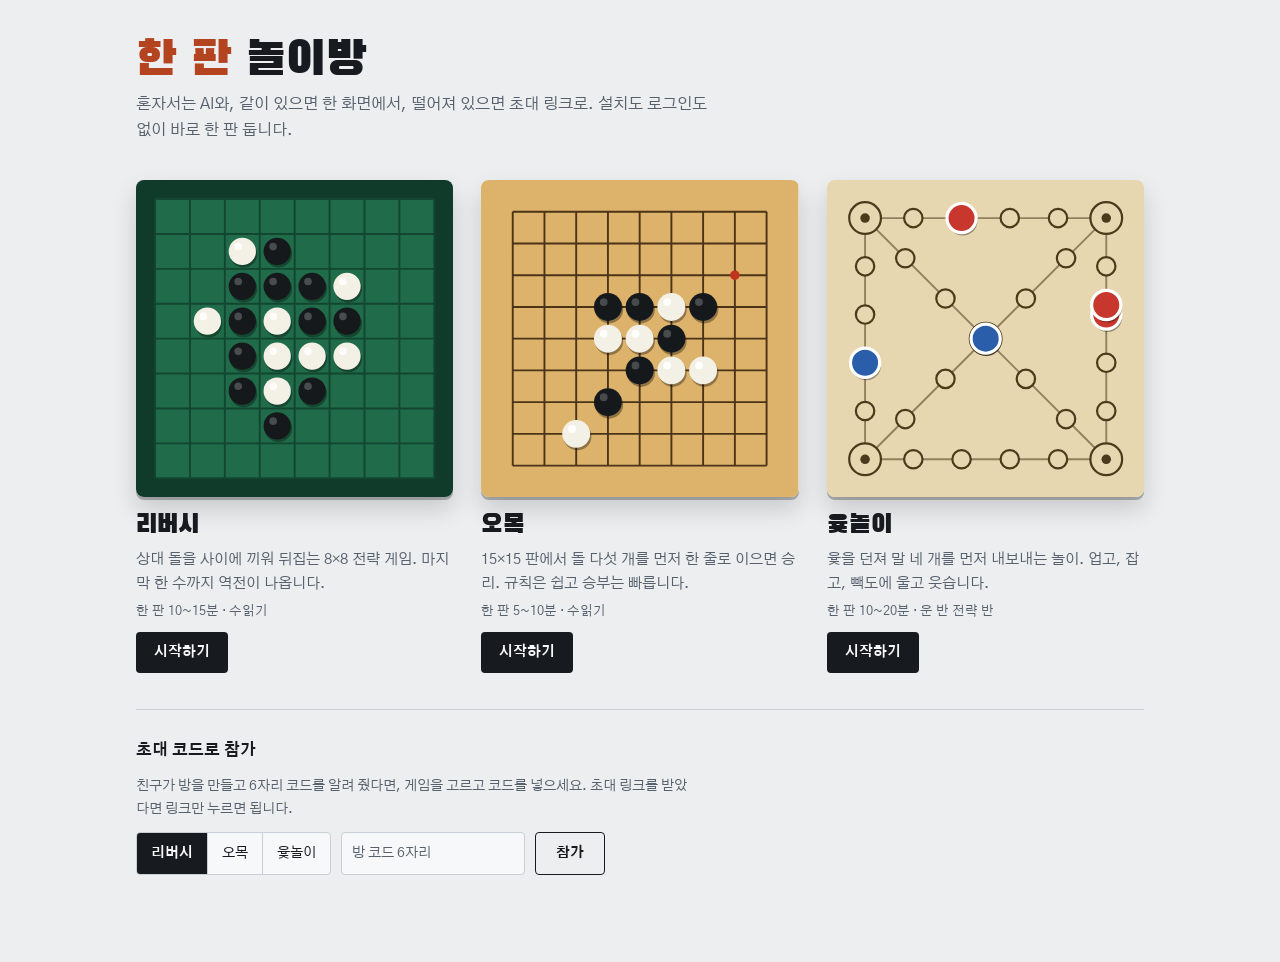
==== index.html @ b4090495 "Add Hanpan game hub (Reversi, Omok, Yut Nori) Co-Authored-By: Claude Fable 5.1 <noreply@anthropic.co" ====
<!DOCTYPE html>
<html lang="ko">
<head>
<meta charset="utf-8">
<meta name="viewport" content="width=device-width, initial-scale=1, viewport-fit=cover">
<title>한 판 놀이방</title>
<link rel="stylesheet" href="https://fonts.googleapis.com/css2?family=Black+Han+Sans&family=Gothic+A1:wght@400;500;700&display=swap">
<style>
  html { color-scheme: light dark; }
  [hidden] { display: none !important; }

  :root {
    --ground: #ECEEF0;
    --surface: #F7F8F9;
    --ink: #171B20;
    --ink-soft: #57616D;
    --line: #C9CFD6;
    --accent: #B4431F;
    --on-ink: #F7F8F9;
  }
  @media (prefers-color-scheme: dark) {
    :root:not([data-theme="light"]) {
      --ground: #101316;
      --surface: #191D22;
      --ink: #E5E9ED;
      --ink-soft: #96A1AD;
      --line: #2B323A;
      --accent: #F08A5D;
      --on-ink: #101316;
    }
  }
  :root[data-theme="dark"] {
    --ground: #101316;
    --surface: #191D22;
    --ink: #E5E9ED;
    --ink-soft: #96A1AD;
    --line: #2B323A;
    --accent: #F08A5D;
    --on-ink: #101316;
  }

  *, *::before, *::after { box-sizing: border-box; }
  body {
    margin: 0;
    background: var(--ground);
    color: var(--ink);
    font: 400 1rem/1.6 "Gothic A1", "Apple SD Gothic Neo", "Malgun Gothic", system-ui, sans-serif;
  }
  .page {
    max-width: 1040px;
    margin-inline: auto;
    padding-inline: 16px;
    padding-block: 36px 56px;
    display: grid;
    gap: 36px;
  }
  .masthead { display: grid; gap: 6px; }
  h1 {
    margin: 0;
    font: 400 3rem/1.05 "Black Han Sans", "Gothic A1", "Apple SD Gothic Neo", sans-serif;
    letter-spacing: 0.01em;
  }
  h1 em { font-style: normal; color: var(--accent); }
  .masthead p { margin: 0; color: var(--ink-soft); max-width: 36em; }

  .games {
    list-style: none;
    margin: 0;
    padding: 0;
    display: grid;
    grid-template-columns: repeat(3, minmax(0, 1fr));
    gap: 28px;
  }
  .game { display: grid; gap: 14px; align-content: start; }
  .game a.board {
    display: block;
    border-radius: 8px;
    overflow: hidden;
    box-shadow: 0 3px 0 rgba(0, 0, 0, 0.25), 0 12px 24px rgba(0, 0, 0, 0.16);
    transition: transform 0.18s ease, box-shadow 0.18s ease;
  }
  .game a.board svg { display: block; width: 100%; height: auto; aspect-ratio: 1; }
  @media (hover: hover) {
    .game a.board:hover { transform: translateY(-4px); box-shadow: 0 7px 0 rgba(0, 0, 0, 0.22), 0 18px 30px rgba(0, 0, 0, 0.2); }
  }
  .game a:focus-visible, .btn:focus-visible, summary:focus-visible { outline: 3px solid var(--accent); outline-offset: 3px; }
  .game-text { display: grid; gap: 6px; }
  .game h2 { margin: 0; font: 400 1.6rem/1.2 "Black Han Sans", "Gothic A1", sans-serif; }
  .game h2 a { color: inherit; text-decoration: none; }
  .game p { margin: 0; color: var(--ink-soft); font-size: 0.9375rem; }
  .meta { font-size: 0.8125rem; color: var(--ink-soft); }
  .go {
    justify-self: start;
    margin-top: 4px;
    padding: 9px 18px;
    border-radius: 4px;
    background: var(--ink);
    color: var(--on-ink);
    font-weight: 700;
    font-size: 0.875rem;
    text-decoration: none;
  }
  @media (max-width: 760px) {
    h1 { font-size: 2.3rem; }
    .games { grid-template-columns: minmax(0, 1fr); gap: 24px; }
    .game { grid-template-columns: 112px minmax(0, 1fr); gap: 16px; align-items: start; }
    .game h2 { font-size: 1.35rem; }
  }

  /* 초대 코드로 참가 */
  .joinbox {
    display: grid;
    gap: 12px;
    padding-top: 28px;
    border-top: 1px solid var(--line);
  }
  .joinbox h2 { margin: 0; font-size: 1rem; font-weight: 700; }
  .joinbox p { margin: 0; font-size: 0.875rem; color: var(--ink-soft); max-width: 40em; }
  .join-row { display: flex; flex-wrap: wrap; gap: 10px; align-items: stretch; }
  .seg-row {
    display: flex;
    border: 1px solid var(--line);
    border-radius: 4px;
    overflow: hidden;
    background: var(--surface);
  }
  .seg-row input { position: absolute; opacity: 0; pointer-events: none; }
  .seg-row label { padding: 9px 14px; font-size: 0.875rem; cursor: pointer; white-space: nowrap; }
  .seg-row label + input + label { border-left: 1px solid var(--line); }
  .seg-row input:checked + label { background: var(--ink); color: var(--on-ink); font-weight: 700; }
  .seg-row input:focus-visible + label { outline: 3px solid var(--accent); outline-offset: -3px; }
  #code {
    width: 11.5rem;
    min-width: 0;
    padding: 8px 10px;
    border: 1px solid var(--line);
    border-radius: 4px;
    background: var(--surface);
    color: var(--ink);
    font: 700 1rem/1.2 ui-monospace, Menlo, Consolas, monospace;
    letter-spacing: 0.15em;
    text-transform: uppercase;
  }
  #code::placeholder { letter-spacing: 0; color: var(--ink-soft); font: 400 0.875rem "Gothic A1", system-ui, sans-serif; }
  #code:focus-visible { outline: 3px solid var(--accent); outline-offset: 1px; }
  .btn {
    appearance: none;
    padding: 9px 20px;
    border: 1px solid var(--ink);
    border-radius: 4px;
    background: transparent;
    color: var(--ink);
    font: 700 0.875rem/1.2 "Gothic A1", system-ui, sans-serif;
    cursor: pointer;
  }
  #join-msg { min-height: 1.4em; color: var(--ink); font-weight: 500; }

  @media (prefers-reduced-motion: reduce) {
    .game a.board { transition: none; }
  }
</style>
</head>
<body>
<div class="page">
  <header class="masthead">
    <h1><em>한 판</em> 놀이방</h1>
    <p>혼자서는 AI와, 같이 있으면 한 화면에서, 떨어져 있으면 초대 링크로. 설치도 로그인도 없이 바로 한 판 둡니다.</p>
  </header>

  <ul class="games">
    <li class="game">
      <a class="board" id="thumb-reversi" data-game="reversi" href="https://soobin-ff.github.io/reversi-hanpan/" aria-label="리버시 시작하기"></a>
      <div class="game-text">
        <h2><a data-game="reversi" href="https://soobin-ff.github.io/reversi-hanpan/">리버시</a></h2>
        <p>상대 돌을 사이에 끼워 뒤집는 8×8 전략 게임. 마지막 한 수까지 역전이 나옵니다.</p>
        <span class="meta">한 판 10~15분 · 수읽기</span>
        <a class="go" data-game="reversi" href="https://soobin-ff.github.io/reversi-hanpan/">시작하기</a>
      </div>
    </li>
    <li class="game">
      <a class="board" id="thumb-omok" data-game="omok" href="https://soobin-ff.github.io/omok-hanpan/" aria-label="오목 시작하기"></a>
      <div class="game-text">
        <h2><a data-game="omok" href="https://soobin-ff.github.io/omok-hanpan/">오목</a></h2>
        <p>15×15 판에서 돌 다섯 개를 먼저 한 줄로 이으면 승리. 규칙은 쉽고 승부는 빠릅니다.</p>
        <span class="meta">한 판 5~10분 · 수읽기</span>
        <a class="go" data-game="omok" href="https://soobin-ff.github.io/omok-hanpan/">시작하기</a>
      </div>
    </li>
    <li class="game">
      <a class="board" id="thumb-yut" data-game="yut" href="https://soobin-ff.github.io/yut-hanpan/" aria-label="윷놀이 시작하기"></a>
      <div class="game-text">
        <h2><a data-game="yut" href="https://soobin-ff.github.io/yut-hanpan/">윷놀이</a></h2>
        <p>윷을 던져 말 네 개를 먼저 내보내는 놀이. 업고, 잡고, 빽도에 울고 웃습니다.</p>
        <span class="meta">한 판 10~20분 · 운 반 전략 반</span>
        <a class="go" data-game="yut" href="https://soobin-ff.github.io/yut-hanpan/">시작하기</a>
      </div>
    </li>
  </ul>

  <section class="joinbox" aria-labelledby="join-title">
    <h2 id="join-title">초대 코드로 참가</h2>
    <p>친구가 방을 만들고 6자리 코드를 알려 줬다면, 게임을 고르고 코드를 넣으세요. 초대 링크를 받았다면 링크만 누르면 됩니다.</p>
    <div class="join-row">
      <div class="seg-row" role="radiogroup" aria-label="게임">
        <input type="radio" name="join-game" id="jg-reversi" value="reversi" checked><label for="jg-reversi">리버시</label>
        <input type="radio" name="join-game" id="jg-omok" value="omok"><label for="jg-omok">오목</label>
        <input type="radio" name="join-game" id="jg-yut" value="yut"><label for="jg-yut">윷놀이</label>
      </div>
      <input type="text" id="code" maxlength="6" placeholder="방 코드 6자리" autocomplete="off" autocapitalize="characters" spellcheck="false" aria-label="방 코드">
      <button type="button" class="btn" id="join">참가</button>
    </div>
    <p id="join-msg" role="status"></p>
  </section>
</div>

<script>
(() => {
  // 웹에서는 같은 계정의 이웃 사이트로, 파일로 열었을 때는 이웃 폴더로 간다
  const GAMES = {
    reversi: { web: '../reversi-hanpan/', local: '../reversi/index.html' },
    omok: { web: '../omok-hanpan/', local: '../omok/index.html' },
    yut: { web: '../yut-hanpan/', local: '../yut/index.html' }
  };
  const isFile = location.protocol === 'file:';
  const urlOf = g => (isFile ? GAMES[g].local : GAMES[g].web);
  document.querySelectorAll('a[data-game]').forEach(a => { a.href = urlOf(a.dataset.game); });

  // ---------- 판 그림 ----------
  const NS = 'http://www.w3.org/2000/svg';
  function svg(hostId) {
    const s = document.createElementNS(NS, 'svg');
    s.setAttribute('viewBox', '0 0 100 100');
    s.setAttribute('aria-hidden', 'true');
    document.getElementById(hostId).appendChild(s);
    return (tag, attrs) => {
      const n = document.createElementNS(NS, tag);
      for (const k in attrs) n.setAttribute(k, attrs[k]);
      s.appendChild(n);
      return n;
    };
  }
  function stone(add, x, y, r, dark) {
    add('circle', { cx: x + 0.4, cy: y + 0.8, r, fill: 'rgba(0,0,0,0.35)' });
    add('circle', { cx: x, cy: y, r, fill: dark ? '#15191C' : '#F3F0E6' });
    add('circle', { cx: x - r * 0.3, cy: y - r * 0.35, r: r * 0.28, fill: dark ? 'rgba(255,255,255,0.22)' : 'rgba(255,255,255,0.9)' });
  }

  // 리버시: 초록 판 위 중반전
  {
    const add = svg('thumb-reversi');
    add('rect', { width: 100, height: 100, fill: '#103A29' });
    add('rect', { x: 6, y: 6, width: 88, height: 88, fill: '#1F6B4A' });
    for (let i = 0; i <= 8; i++) {
      add('line', { x1: 6 + i * 11, y1: 6, x2: 6 + i * 11, y2: 94, stroke: '#134631', 'stroke-width': 0.6 });
      add('line', { x1: 6, y1: 6 + i * 11, x2: 94, y2: 6 + i * 11, stroke: '#134631', 'stroke-width': 0.6 });
    }
    const rows = ['........', '..WB....', '..BBBW..', '.WBWBB..', '..BWWW..', '..BWB...', '...B....', '........'];
    rows.forEach((row, y) => [...row].forEach((c, x) => {
      if (c !== '.') stone(add, 11.5 + x * 11, 11.5 + y * 11, 4.3, c === 'B');
    }));
  }
  // 오목: 나무 판, 흑의 대각선 넷
  {
    const add = svg('thumb-omok');
    add('rect', { width: 100, height: 100, fill: '#DDB36C' });
    for (let i = 0; i < 9; i++) {
      add('line', { x1: 10 + i * 10, y1: 10, x2: 10 + i * 10, y2: 90, stroke: '#4A3316', 'stroke-width': 0.6 });
      add('line', { x1: 10, y1: 10 + i * 10, x2: 90, y2: 10 + i * 10, stroke: '#4A3316', 'stroke-width': 0.6 });
    }
    add('circle', { cx: 50, cy: 50, r: 1.4, fill: '#4A3316' });
    const B = [[3, 6], [4, 5], [5, 4], [6, 3], [4, 3], [3, 3]], Wt = [[2, 7], [4, 4], [5, 5], [5, 3], [3, 4], [6, 5]];
    B.forEach(([x, y]) => stone(add, 10 + x * 10, 10 + y * 10, 4.4, true));
    Wt.forEach(([x, y]) => stone(add, 10 + x * 10, 10 + y * 10, 4.4, false));
    add('circle', { cx: 80, cy: 30, r: 1.5, fill: '#C0341D' });
  }
  // 윷놀이: 말판과 홍·청 말
  {
    const add = svg('thumb-yut');
    add('rect', { width: 100, height: 100, fill: '#E6D7B0' });
    add('path', { d: 'M88 88 V12 H12 V88 Z M88 12 L12 88 M12 12 L88 88', fill: 'none', stroke: '#4B3A1C', 'stroke-width': 0.6, opacity: 0.55 });
    const pts = [];
    for (let i = 0; i < 20; i++) {
      const k = i % 5, d = 15.2 * k;
      pts.push(i < 5 ? [88, 88 - d] : i < 10 ? [88 - d, 12] : i < 15 ? [12, 12 + d] : [12 + d, 88]);
    }
    const t = 38 / 3;
    for (const s of [1, 2, 4, 5]) { pts.push([88 - t * s, 12 + t * s]); pts.push([12 + t * s, 12 + t * s]); }
    pts.push([50, 50]);
    const big = p => (p[0] === 12 || p[0] === 88) && (p[1] === 12 || p[1] === 88) || (p[0] === 50 && p[1] === 50);
    pts.forEach(p => {
      add('circle', { cx: p[0], cy: p[1], r: big(p) ? 5 : 2.9, fill: '#E6D7B0', stroke: '#4B3A1C', 'stroke-width': 0.7 });
      if (big(p)) add('circle', { cx: p[0], cy: p[1], r: 1.5, fill: '#4B3A1C' });
    });
    const piece = (x, y, color) => {
      add('circle', { cx: x + 0.4, cy: y + 0.9, r: 4.6, fill: 'rgba(0,0,0,0.35)' });
      add('circle', { cx: x, cy: y, r: 4.6, fill: color, stroke: '#FFFFFF', 'stroke-width': 1 });
    };
    piece(88, 42.4, '#C8372D'); piece(88, 39.4, '#C8372D');
    piece(50, 50, '#2A5DAA');
    piece(42.4, 12, '#C8372D');
    piece(12, 57.6, '#2A5DAA');
  }

  // ---------- 초대 코드로 참가 ----------
  const codeEl = document.getElementById('code'), msg = document.getElementById('join-msg');
  function join() {
    const code = codeEl.value.toUpperCase().replace(/[^A-Z0-9]/g, '');
    if (code.length !== 6) { msg.textContent = '방 코드 6자리를 입력해 주세요.'; codeEl.focus(); return; }
    const game = document.querySelector('input[name="join-game"]:checked').value;
    location.href = urlOf(game) + '?room=' + code;
  }
  document.getElementById('join').addEventListener('click', join);
  codeEl.addEventListener('keydown', e => { if (e.key === 'Enter') join(); });
})();
</script>
</body>
</html>
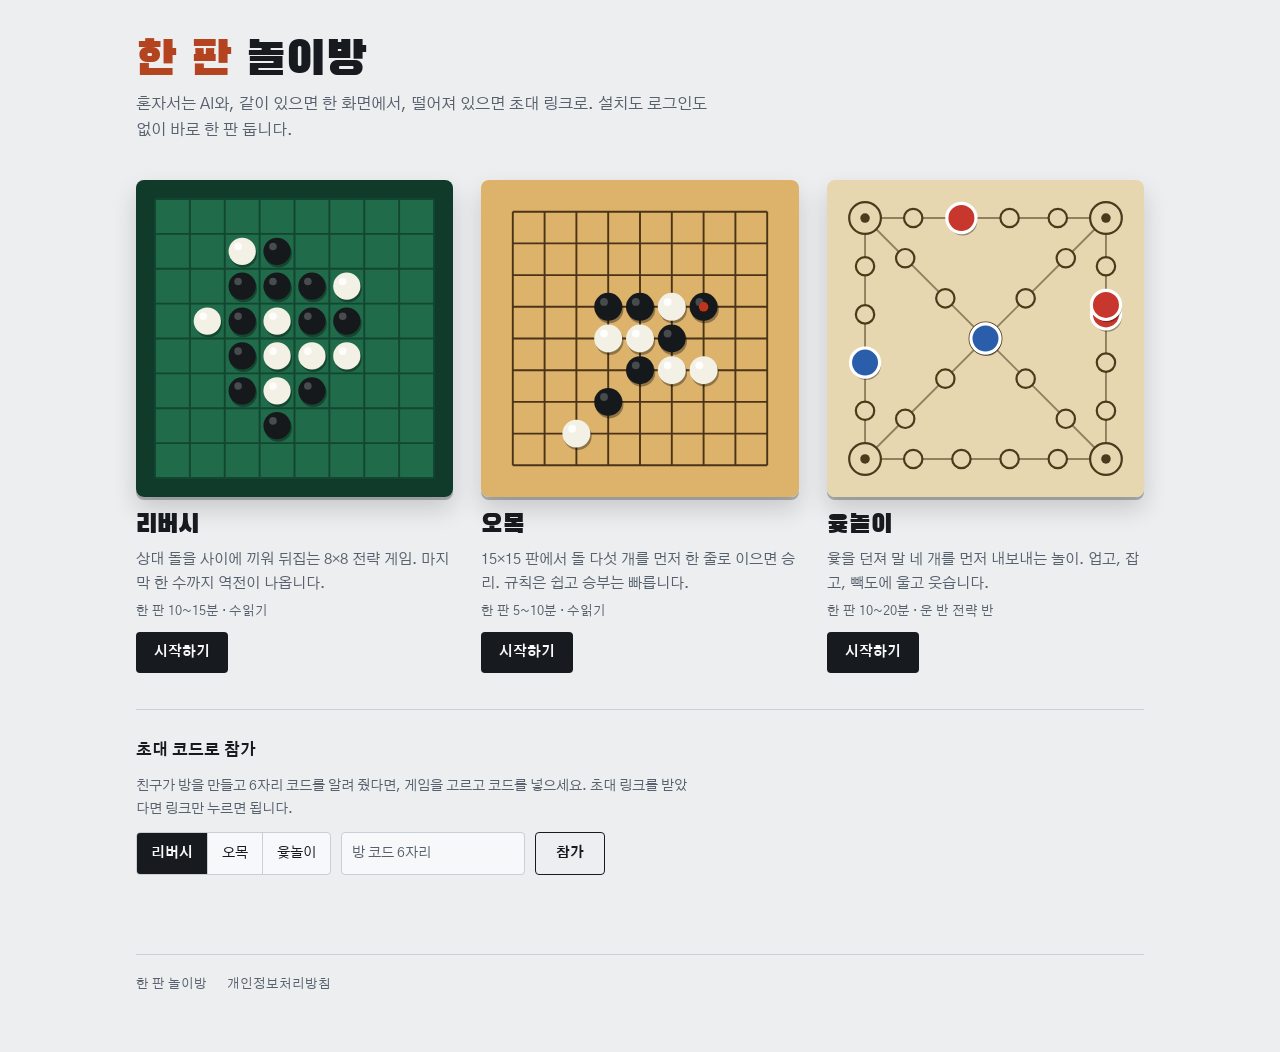
==== commit fc2d0ad9: "Restructure into one site: shared online module, game registry, ad slots, privacy page - Move revers" ====
--- a/index.html
+++ b/index.html
@@ -4,7 +4,13 @@
 <meta charset="utf-8">
 <meta name="viewport" content="width=device-width, initial-scale=1, viewport-fit=cover">
 <title>한 판 놀이방</title>
+<meta name="description" content="설치도 로그인도 없이 브라우저에서 바로 두는 보드게임 놀이방. 리버시 · 오목 · 윷놀이를 AI와, 한 화면에서, 초대 링크로 친구와.">
+<meta property="og:title" content="한 판 놀이방">
+<meta property="og:description" content="설치도 로그인도 없이 브라우저에서 바로 두는 보드게임 놀이방. 리버시 · 오목 · 윷놀이를 AI와, 한 화면에서, 초대 링크로 친구와.">
+<meta property="og:type" content="website">
+<meta property="og:image" content="reversi/thumb.svg">
 <link rel="stylesheet" href="https://fonts.googleapis.com/css2?family=Black+Han+Sans&family=Gothic+A1:wght@400;500;700&display=swap">
+<link rel="stylesheet" href="shared/site.css">
 <style>
   html { color-scheme: light dark; }
   [hidden] { display: none !important; }
@@ -68,7 +74,7 @@
     margin: 0;
     padding: 0;
     display: grid;
-    grid-template-columns: repeat(3, minmax(0, 1fr));
+    grid-template-columns: repeat(auto-fill, minmax(240px, 1fr));
     gap: 28px;
   }
   .game { display: grid; gap: 14px; align-content: start; }
@@ -79,7 +85,7 @@
     box-shadow: 0 3px 0 rgba(0, 0, 0, 0.25), 0 12px 24px rgba(0, 0, 0, 0.16);
     transition: transform 0.18s ease, box-shadow 0.18s ease;
   }
-  .game a.board svg { display: block; width: 100%; height: auto; aspect-ratio: 1; }
+  .game a.board img { display: block; width: 100%; height: auto; aspect-ratio: 1; }
   @media (hover: hover) {
     .game a.board:hover { transform: translateY(-4px); box-shadow: 0 7px 0 rgba(0, 0, 0, 0.22), 0 18px 30px rgba(0, 0, 0, 0.2); }
   }
@@ -119,6 +125,7 @@
   .join-row { display: flex; flex-wrap: wrap; gap: 10px; align-items: stretch; }
   .seg-row {
     display: flex;
+    flex-wrap: wrap;
     border: 1px solid var(--line);
     border-radius: 4px;
     overflow: hidden;
@@ -167,45 +174,15 @@
     <p>혼자서는 AI와, 같이 있으면 한 화면에서, 떨어져 있으면 초대 링크로. 설치도 로그인도 없이 바로 한 판 둡니다.</p>
   </header>
 
-  <ul class="games">
-    <li class="game">
-      <a class="board" id="thumb-reversi" data-game="reversi" href="https://soobin-ff.github.io/reversi-hanpan/" aria-label="리버시 시작하기"></a>
-      <div class="game-text">
-        <h2><a data-game="reversi" href="https://soobin-ff.github.io/reversi-hanpan/">리버시</a></h2>
-        <p>상대 돌을 사이에 끼워 뒤집는 8×8 전략 게임. 마지막 한 수까지 역전이 나옵니다.</p>
-        <span class="meta">한 판 10~15분 · 수읽기</span>
-        <a class="go" data-game="reversi" href="https://soobin-ff.github.io/reversi-hanpan/">시작하기</a>
-      </div>
-    </li>
-    <li class="game">
-      <a class="board" id="thumb-omok" data-game="omok" href="https://soobin-ff.github.io/omok-hanpan/" aria-label="오목 시작하기"></a>
-      <div class="game-text">
-        <h2><a data-game="omok" href="https://soobin-ff.github.io/omok-hanpan/">오목</a></h2>
-        <p>15×15 판에서 돌 다섯 개를 먼저 한 줄로 이으면 승리. 규칙은 쉽고 승부는 빠릅니다.</p>
-        <span class="meta">한 판 5~10분 · 수읽기</span>
-        <a class="go" data-game="omok" href="https://soobin-ff.github.io/omok-hanpan/">시작하기</a>
-      </div>
-    </li>
-    <li class="game">
-      <a class="board" id="thumb-yut" data-game="yut" href="https://soobin-ff.github.io/yut-hanpan/" aria-label="윷놀이 시작하기"></a>
-      <div class="game-text">
-        <h2><a data-game="yut" href="https://soobin-ff.github.io/yut-hanpan/">윷놀이</a></h2>
-        <p>윷을 던져 말 네 개를 먼저 내보내는 놀이. 업고, 잡고, 빽도에 울고 웃습니다.</p>
-        <span class="meta">한 판 10~20분 · 운 반 전략 반</span>
-        <a class="go" data-game="yut" href="https://soobin-ff.github.io/yut-hanpan/">시작하기</a>
-      </div>
-    </li>
-  </ul>
+  <ul class="games" id="games"></ul>
+
+  <div class="ad-slot" data-ad="hub-bottom" hidden></div>
 
   <section class="joinbox" aria-labelledby="join-title">
     <h2 id="join-title">초대 코드로 참가</h2>
     <p>친구가 방을 만들고 6자리 코드를 알려 줬다면, 게임을 고르고 코드를 넣으세요. 초대 링크를 받았다면 링크만 누르면 됩니다.</p>
     <div class="join-row">
-      <div class="seg-row" role="radiogroup" aria-label="게임">
-        <input type="radio" name="join-game" id="jg-reversi" value="reversi" checked><label for="jg-reversi">리버시</label>
-        <input type="radio" name="join-game" id="jg-omok" value="omok"><label for="jg-omok">오목</label>
-        <input type="radio" name="join-game" id="jg-yut" value="yut"><label for="jg-yut">윷놀이</label>
-      </div>
+      <div class="seg-row" role="radiogroup" aria-label="게임" id="join-games"></div>
       <input type="text" id="code" maxlength="6" placeholder="방 코드 6자리" autocomplete="off" autocapitalize="characters" spellcheck="false" aria-label="방 코드">
       <button type="button" class="btn" id="join">참가</button>
     </div>
@@ -213,101 +190,49 @@
   </section>
 </div>
 
+<script src="shared/config.js"></script>
+<script src="games.js"></script>
+<script src="shared/site.js"></script>
 <script>
 (() => {
-  // 웹에서는 같은 계정의 이웃 사이트로, 파일로 열었을 때는 이웃 폴더로 간다
-  const GAMES = {
-    reversi: { web: '../reversi-hanpan/', local: '../reversi/index.html' },
-    omok: { web: '../omok-hanpan/', local: '../omok/index.html' },
-    yut: { web: '../yut-hanpan/', local: '../yut/index.html' }
+  const GAMES = window.HANPAN_GAMES || [];
+  const urlOf = g => g.id + '/index.html';
+  const el = (tag, props, ...kids) => {
+    const n = document.createElement(tag);
+    Object.assign(n, props || {});
+    n.append(...kids);
+    return n;
   };
-  const isFile = location.protocol === 'file:';
-  const urlOf = g => (isFile ? GAMES[g].local : GAMES[g].web);
-  document.querySelectorAll('a[data-game]').forEach(a => { a.href = urlOf(a.dataset.game); });
-
-  // ---------- 판 그림 ----------
-  const NS = 'http://www.w3.org/2000/svg';
-  function svg(hostId) {
-    const s = document.createElementNS(NS, 'svg');
-    s.setAttribute('viewBox', '0 0 100 100');
-    s.setAttribute('aria-hidden', 'true');
-    document.getElementById(hostId).appendChild(s);
-    return (tag, attrs) => {
-      const n = document.createElementNS(NS, tag);
-      for (const k in attrs) n.setAttribute(k, attrs[k]);
-      s.appendChild(n);
-      return n;
-    };
-  }
-  function stone(add, x, y, r, dark) {
-    add('circle', { cx: x + 0.4, cy: y + 0.8, r, fill: 'rgba(0,0,0,0.35)' });
-    add('circle', { cx: x, cy: y, r, fill: dark ? '#15191C' : '#F3F0E6' });
-    add('circle', { cx: x - r * 0.3, cy: y - r * 0.35, r: r * 0.28, fill: dark ? 'rgba(255,255,255,0.22)' : 'rgba(255,255,255,0.9)' });
-  }
-
-  // 리버시: 초록 판 위 중반전
-  {
-    const add = svg('thumb-reversi');
-    add('rect', { width: 100, height: 100, fill: '#103A29' });
-    add('rect', { x: 6, y: 6, width: 88, height: 88, fill: '#1F6B4A' });
-    for (let i = 0; i <= 8; i++) {
-      add('line', { x1: 6 + i * 11, y1: 6, x2: 6 + i * 11, y2: 94, stroke: '#134631', 'stroke-width': 0.6 });
-      add('line', { x1: 6, y1: 6 + i * 11, x2: 94, y2: 6 + i * 11, stroke: '#134631', 'stroke-width': 0.6 });
-    }
-    const rows = ['........', '..WB....', '..BBBW..', '.WBWBB..', '..BWWW..', '..BWB...', '...B....', '........'];
-    rows.forEach((row, y) => [...row].forEach((c, x) => {
-      if (c !== '.') stone(add, 11.5 + x * 11, 11.5 + y * 11, 4.3, c === 'B');
-    }));
-  }
-  // 오목: 나무 판, 흑의 대각선 넷
-  {
-    const add = svg('thumb-omok');
-    add('rect', { width: 100, height: 100, fill: '#DDB36C' });
-    for (let i = 0; i < 9; i++) {
-      add('line', { x1: 10 + i * 10, y1: 10, x2: 10 + i * 10, y2: 90, stroke: '#4A3316', 'stroke-width': 0.6 });
-      add('line', { x1: 10, y1: 10 + i * 10, x2: 90, y2: 10 + i * 10, stroke: '#4A3316', 'stroke-width': 0.6 });
-    }
-    add('circle', { cx: 50, cy: 50, r: 1.4, fill: '#4A3316' });
-    const B = [[3, 6], [4, 5], [5, 4], [6, 3], [4, 3], [3, 3]], Wt = [[2, 7], [4, 4], [5, 5], [5, 3], [3, 4], [6, 5]];
-    B.forEach(([x, y]) => stone(add, 10 + x * 10, 10 + y * 10, 4.4, true));
-    Wt.forEach(([x, y]) => stone(add, 10 + x * 10, 10 + y * 10, 4.4, false));
-    add('circle', { cx: 80, cy: 30, r: 1.5, fill: '#C0341D' });
-  }
-  // 윷놀이: 말판과 홍·청 말
-  {
-    const add = svg('thumb-yut');
-    add('rect', { width: 100, height: 100, fill: '#E6D7B0' });
-    add('path', { d: 'M88 88 V12 H12 V88 Z M88 12 L12 88 M12 12 L88 88', fill: 'none', stroke: '#4B3A1C', 'stroke-width': 0.6, opacity: 0.55 });
-    const pts = [];
-    for (let i = 0; i < 20; i++) {
-      const k = i % 5, d = 15.2 * k;
-      pts.push(i < 5 ? [88, 88 - d] : i < 10 ? [88 - d, 12] : i < 15 ? [12, 12 + d] : [12 + d, 88]);
-    }
-    const t = 38 / 3;
-    for (const s of [1, 2, 4, 5]) { pts.push([88 - t * s, 12 + t * s]); pts.push([12 + t * s, 12 + t * s]); }
-    pts.push([50, 50]);
-    const big = p => (p[0] === 12 || p[0] === 88) && (p[1] === 12 || p[1] === 88) || (p[0] === 50 && p[1] === 50);
-    pts.forEach(p => {
-      add('circle', { cx: p[0], cy: p[1], r: big(p) ? 5 : 2.9, fill: '#E6D7B0', stroke: '#4B3A1C', 'stroke-width': 0.7 });
-      if (big(p)) add('circle', { cx: p[0], cy: p[1], r: 1.5, fill: '#4B3A1C' });
-    });
-    const piece = (x, y, color) => {
-      add('circle', { cx: x + 0.4, cy: y + 0.9, r: 4.6, fill: 'rgba(0,0,0,0.35)' });
-      add('circle', { cx: x, cy: y, r: 4.6, fill: color, stroke: '#FFFFFF', 'stroke-width': 1 });
-    };
-    piece(88, 42.4, '#C8372D'); piece(88, 39.4, '#C8372D');
-    piece(50, 50, '#2A5DAA');
-    piece(42.4, 12, '#C8372D');
-    piece(12, 57.6, '#2A5DAA');
+
+  // ---------- 게임 목록 ----------
+  const list = document.getElementById('games');
+  for (const g of GAMES) {
+    const thumb = el('a', { className: 'board', href: urlOf(g) },
+      el('img', { src: g.id + '/thumb.svg', alt: '', width: 300, height: 300, loading: 'lazy' }));
+    thumb.setAttribute('aria-label', g.title + ' 시작하기');
+    list.appendChild(el('li', { className: 'game' },
+      thumb,
+      el('div', { className: 'game-text' },
+        el('h2', null, el('a', { href: urlOf(g), textContent: g.title })),
+        el('p', { textContent: g.blurb }),
+        el('span', { className: 'meta', textContent: g.meta }),
+        el('a', { className: 'go', href: urlOf(g), textContent: '시작하기' }))));
   }
 
   // ---------- 초대 코드로 참가 ----------
+  const seg = document.getElementById('join-games');
+  GAMES.filter(g => g.online).forEach((g, i) => {
+    const input = el('input', { type: 'radio', name: 'join-game', id: 'jg-' + g.id, value: g.id, checked: i === 0 });
+    const label = el('label', { htmlFor: 'jg-' + g.id, textContent: g.title });
+    seg.append(input, label);
+  });
   const codeEl = document.getElementById('code'), msg = document.getElementById('join-msg');
   function join() {
     const code = codeEl.value.toUpperCase().replace(/[^A-Z0-9]/g, '');
     if (code.length !== 6) { msg.textContent = '방 코드 6자리를 입력해 주세요.'; codeEl.focus(); return; }
-    const game = document.querySelector('input[name="join-game"]:checked').value;
-    location.href = urlOf(game) + '?room=' + code;
+    const picked = document.querySelector('input[name="join-game"]:checked');
+    const game = GAMES.find(g => picked && g.id === picked.value);
+    if (game) location.href = urlOf(game) + '?room=' + code;
   }
   document.getElementById('join').addEventListener('click', join);
   codeEl.addEventListener('keydown', e => { if (e.key === 'Enter') join(); });
--- a/shared/site.css
+++ b/shared/site.css
@@ -0,0 +1,27 @@
+/* 한 판 놀이방 — 모든 페이지 공통 스타일. 색은 각 페이지의 토큰(--ink-soft, --line)을 쓴다. */
+.home {
+  flex-basis: 100%;
+  justify-self: start;
+  font-size: 0.8125rem;
+  color: var(--ink-soft);
+  text-decoration: none;
+}
+.home:hover { text-decoration: underline; }
+.home:focus-visible { outline: 3px solid currentColor; outline-offset: 2px; }
+
+.site-footer {
+  display: flex;
+  flex-wrap: wrap;
+  gap: 6px 20px;
+  margin-top: 12px;
+  padding-top: 20px;
+  border-top: 1px solid var(--line);
+  font-size: 0.8125rem;
+}
+.site-footer a { color: var(--ink-soft); text-decoration: none; }
+.site-footer a:hover { text-decoration: underline; }
+.site-footer a:focus-visible { outline: 3px solid currentColor; outline-offset: 2px; }
+
+/* 광고 자리: config.js 에 슬롯 번호가 들어오기 전에는 hidden 으로 공간을 차지하지 않는다 */
+.ad-slot { display: grid; gap: 4px; min-width: 0; overflow: hidden; }
+.ad-label { font-size: 0.6875rem; letter-spacing: 0.08em; color: var(--ink-soft); }
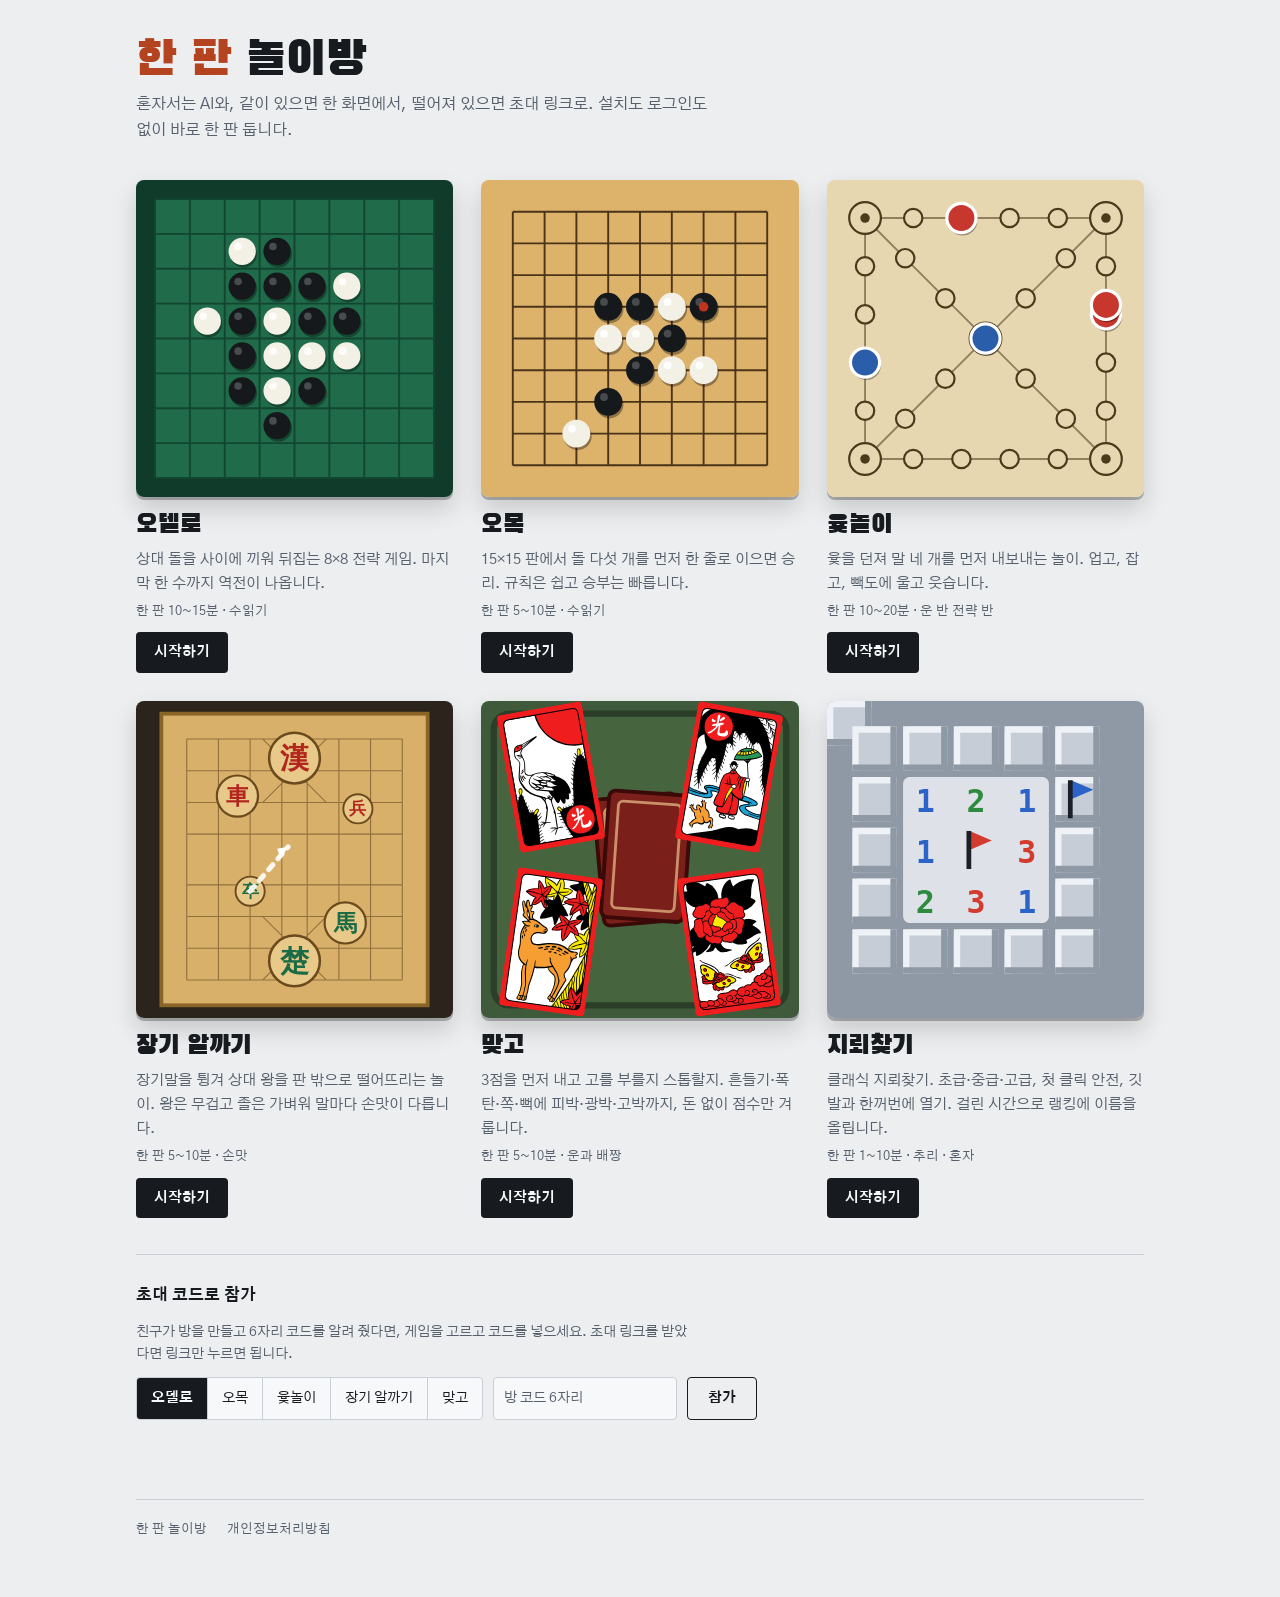
==== commit 62dc6a2b: "Rename Reversi to Othello in titles (folder unchanged) Co-Authored-By: Claude Fable 5.1 <noreply@ant" ====
--- a/index.html
+++ b/index.html
@@ -4,9 +4,9 @@
 <meta charset="utf-8">
 <meta name="viewport" content="width=device-width, initial-scale=1, viewport-fit=cover">
 <title>한 판 놀이방</title>
-<meta name="description" content="설치도 로그인도 없이 브라우저에서 바로 두는 보드게임 놀이방. 리버시 · 오목 · 윷놀이를 AI와, 한 화면에서, 초대 링크로 친구와.">
+<meta name="description" content="설치도 로그인도 없이 브라우저에서 바로 두는 보드게임 놀이방. 오델로 · 오목 · 윷놀이 · 맞고를 AI와, 한 화면에서, 초대 링크로 친구와.">
 <meta property="og:title" content="한 판 놀이방">
-<meta property="og:description" content="설치도 로그인도 없이 브라우저에서 바로 두는 보드게임 놀이방. 리버시 · 오목 · 윷놀이를 AI와, 한 화면에서, 초대 링크로 친구와.">
+<meta property="og:description" content="설치도 로그인도 없이 브라우저에서 바로 두는 보드게임 놀이방. 오델로 · 오목 · 윷놀이 · 맞고를 AI와, 한 화면에서, 초대 링크로 친구와.">
 <meta property="og:type" content="website">
 <meta property="og:image" content="reversi/thumb.svg">
 <link rel="stylesheet" href="https://fonts.googleapis.com/css2?family=Black+Han+Sans&family=Gothic+A1:wght@400;500;700&display=swap">
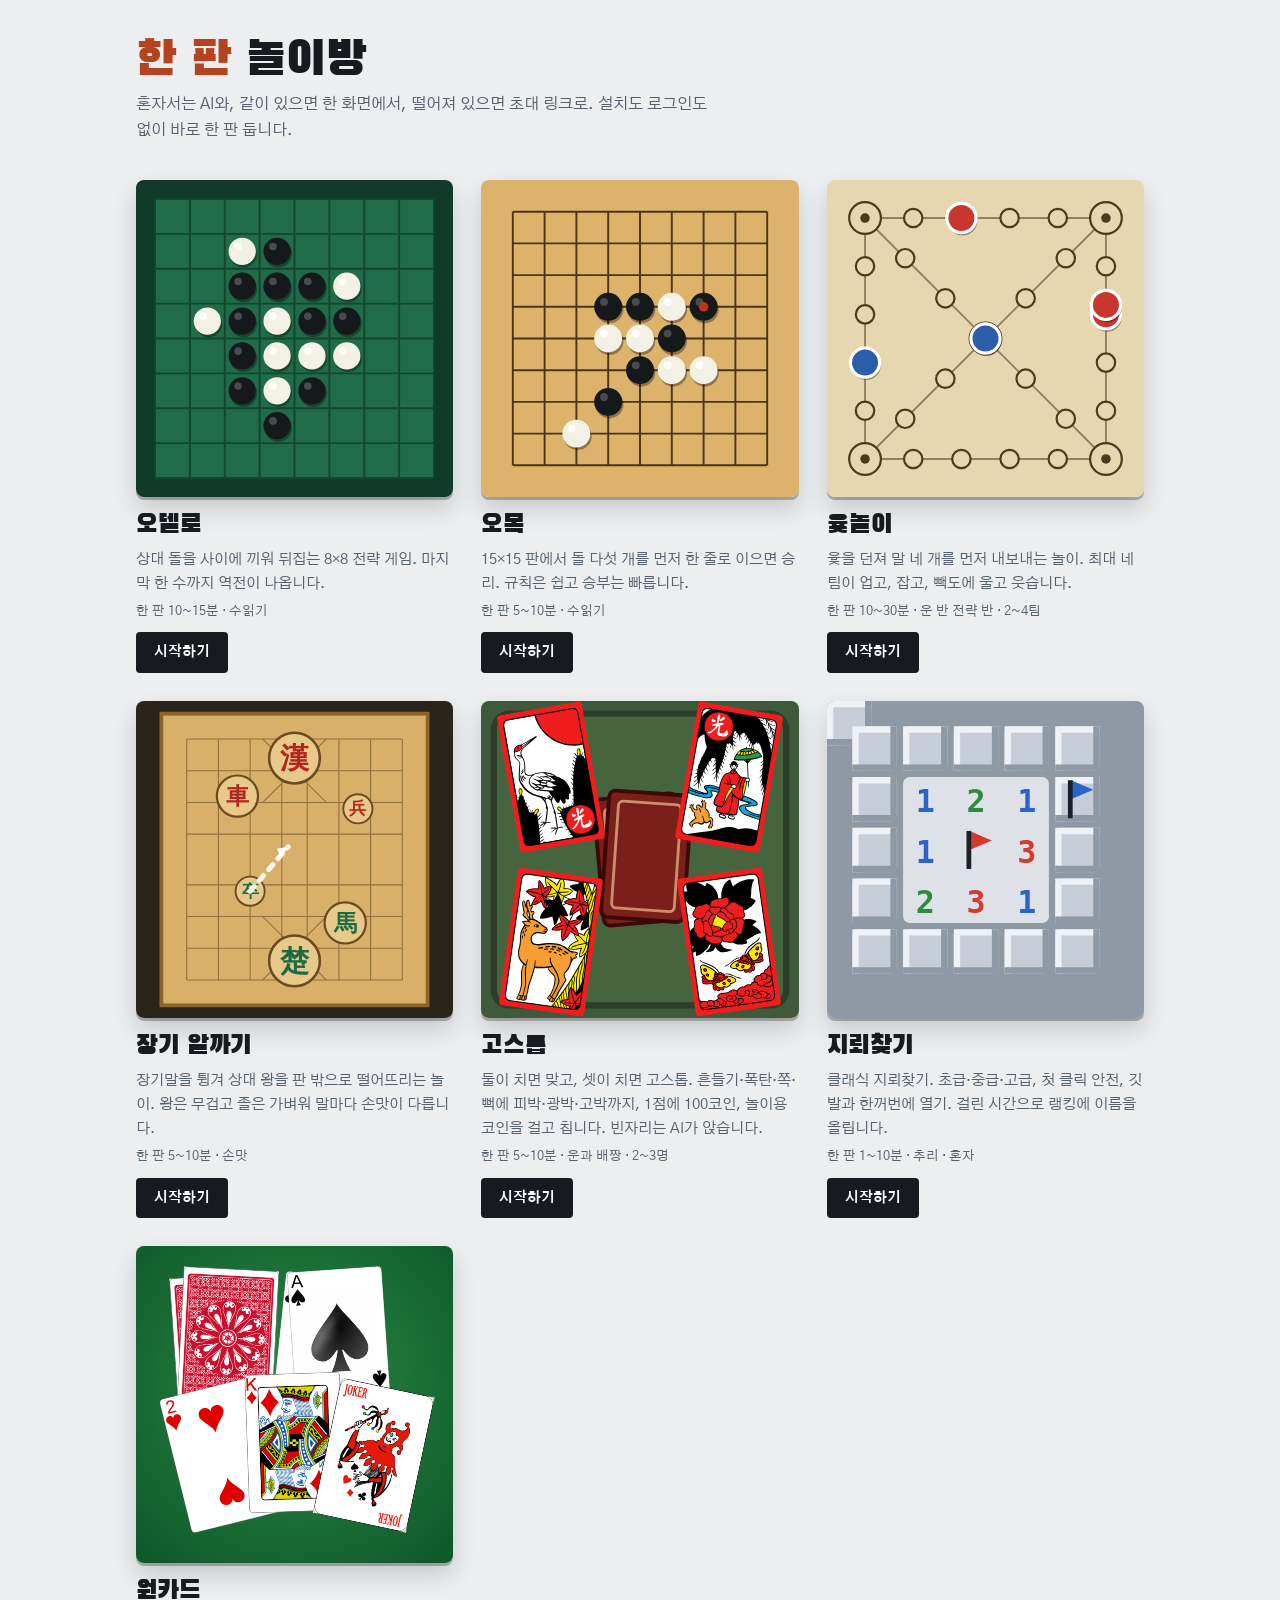
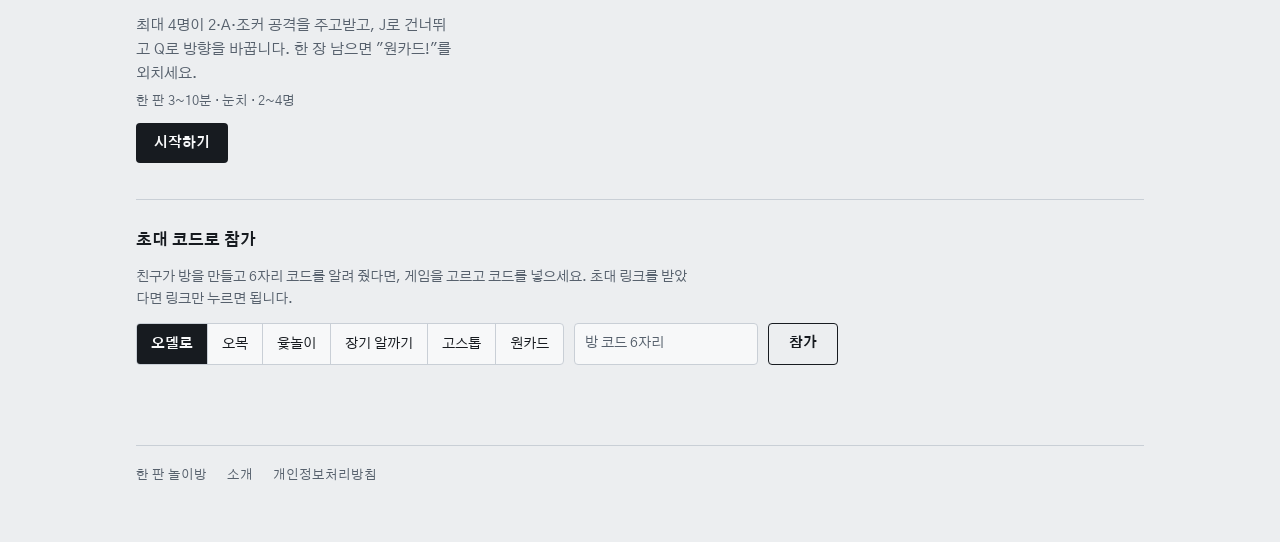
==== commit d62b93ed: "All games: a settings shortcut button on narrow screens On phones the settings panel sits below the " ====
--- a/index.html
+++ b/index.html
@@ -10,7 +10,7 @@
 <meta property="og:type" content="website">
 <meta property="og:image" content="reversi/thumb.svg">
 <link rel="stylesheet" href="https://fonts.googleapis.com/css2?family=Black+Han+Sans&family=Gothic+A1:wght@400;500;700&display=swap">
-<link rel="stylesheet" href="shared/site.css">
+<link rel="stylesheet" href="shared/site.css?v=3">
 <style>
   html { color-scheme: light dark; }
   [hidden] { display: none !important; }
@@ -192,7 +192,7 @@
 
 <script src="shared/config.js"></script>
 <script src="games.js"></script>
-<script src="shared/site.js"></script>
+<script src="shared/site.js?v=3"></script>
 <script>
 (() => {
   const GAMES = window.HANPAN_GAMES || [];
--- a/shared/site.css
+++ b/shared/site.css
@@ -25,3 +25,29 @@
 /* 광고 자리: config.js 에 슬롯 번호가 들어오기 전에는 hidden 으로 공간을 차지하지 않는다 */
 .ad-slot { display: grid; gap: 4px; min-width: 0; overflow: hidden; }
 .ad-label { font-size: 0.6875rem; letter-spacing: 0.08em; color: var(--ink-soft); }
+
+/* 여럿이 하는 방 (shared/online.js createParty) 의 이름 칸과 명단 */
+.join input.party-name { letter-spacing: 0; text-transform: none; font: 500 0.875rem/1.2 inherit; font-family: inherit; }
+.party-list { margin: 0; padding: 0; list-style: none; display: grid; gap: 4px; font-size: 0.875rem; }
+.party-list li { display: flex; align-items: baseline; gap: 8px; min-width: 0; }
+.party-list li b { font-weight: 700; overflow: hidden; text-overflow: ellipsis; white-space: nowrap; }
+.party-list li span { font-size: 0.75rem; color: var(--ink-soft); white-space: nowrap; }
+
+/* 좁은 화면에서 설정으로 바로 가는 단추 (shared/site.js settingsButton) */
+.to-settings {
+  position: fixed;
+  z-index: 40;
+  top: calc(10px + env(safe-area-inset-top, 0px));
+  right: calc(12px + env(safe-area-inset-right, 0px));
+  padding: 7px 13px;
+  border: 1px solid var(--line);
+  border-radius: 999px;
+  background: var(--ink);
+  color: var(--on-ink, #FFF);
+  font: 700 0.8125rem/1.2 "Gothic A1", "Apple SD Gothic Neo", "Malgun Gothic", system-ui, sans-serif;
+  box-shadow: 0 3px 10px rgba(0, 0, 0, 0.3);
+  cursor: pointer;
+  scroll-margin-top: 0;
+}
+.to-settings:focus-visible { outline: 3px solid currentColor; outline-offset: 2px; }
+aside.panel { scroll-margin-top: 56px; }
